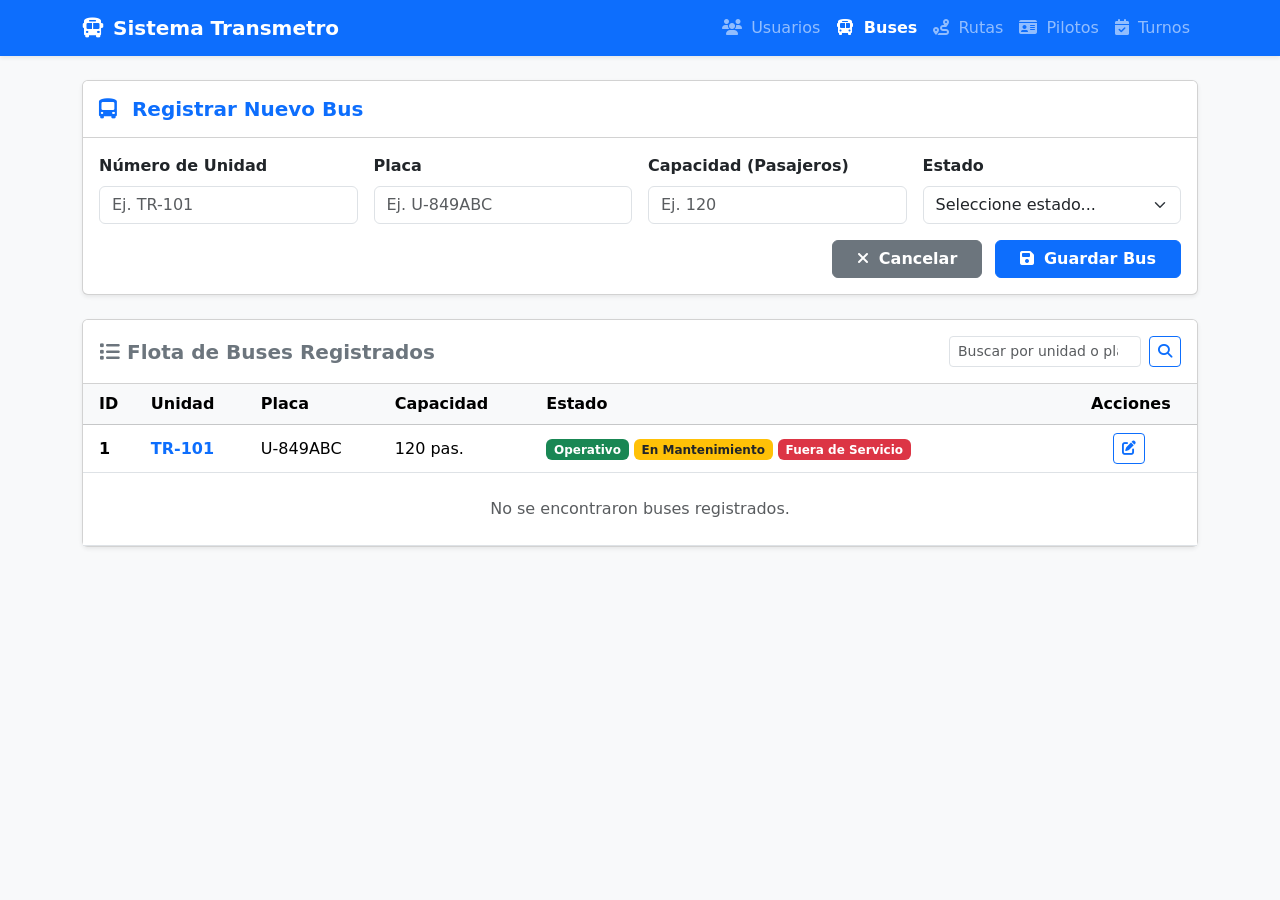
==== controlsystem/src/main/resources/templates/buses.html @ ad3c7599 "Configuracion para despliegue en Render" ====
<!DOCTYPE html>
<html xmlns:th="http://www.thymeleaf.org" lang="es">
<head>
    <meta charset="UTF-8">
    <meta name="viewport" content="width=device-width, initial-scale=1.0">
    <title>Gestión de Buses - Sistema Transmetro</title>
    <link href="https://cdn.jsdelivr.net/npm/bootstrap@5.3.2/dist/css/bootstrap.min.css" rel="stylesheet">
    <link rel="stylesheet" href="https://cdnjs.cloudflare.com/ajax/libs/font-awesome/6.4.2/css/all.min.css">
</head>
<body class="bg-light">

    <!-- Navbar -->
    <nav class="navbar navbar-expand-lg navbar-dark bg-primary shadow-sm mb-4">
        <div class="container">
            <a class="navbar-brand fw-bold" href="/"><i class="fa-solid fa-bus me-2"></i>Sistema Transmetro</a>
            <button class="navbar-toggler" type="button" data-bs-toggle="collapse" data-bs-target="#navbarNav">
                <span class="navbar-toggler-icon"></span>
            </button>
            <div class="collapse navbar-collapse" id="navbarNav">
                <ul class="navbar-nav ms-auto">
                    <li class="nav-item">
                        <a class="nav-link" href="/"><i class="fa-solid fa-users me-1"></i> Usuarios</a>
                    </li>
                    <li class="nav-item">
                        <a class="nav-link active fw-semibold" href="/buses"><i class="fa-solid fa-bus me-1"></i> Buses</a>
                    </li>
                    <li class="nav-item">
                        <a class="nav-link" href="/rutas"><i class="fa-solid fa-route me-1"></i> Rutas</a>
                    </li>
                    <li class="nav-item">
                        <a class="nav-link" href="/pilotos"><i class="fa-solid fa-id-card me-1"></i> Pilotos</a>
                    </li>
                    <li class="nav-item">
                        <a class="nav-link" href="/turnos"><i class="fa-solid fa-calendar-check me-1"></i> Turnos</a>
                    </li>
                </ul>
            </div>
        </div>
    </nav>

    <div class="container mb-5">
        
        <!-- Formulario para Registrar / Editar Bus -->
        <div class="card shadow-sm mb-4">
            <div class="card-header bg-white py-3">
                <h5 class="card-title text-primary m-0 fw-bold">
                    <i class="fa-solid fa-bus-simple me-2"></i>
                    <span th:text="${nuevoBus.id != null} ? 'Editar Bus' : 'Registrar Nuevo Bus'">Registrar Nuevo Bus</span>
                </h5>
            </div>
            <div class="card-body">
                <form th:action="${nuevoBus.id != null} ? @{/buses/actualizar/{id}(id=${nuevoBus.id})} : @{/buses/guardar}" th:object="${nuevoBus}" method="post" class="row g-3">
                    <div class="col-md-3">
                        <label class="form-label fw-semibold">Número de Unidad</label>
                        <input type="text" class="form-control" th:field="*{unidad}" placeholder="Ej. TR-101" required>
                    </div>
                    <div class="col-md-3">
                        <label class="form-label fw-semibold">Placa</label>
                        <input type="text" class="form-control" th:field="*{placa}" placeholder="Ej. U-849ABC" required>
                    </div>
                    <div class="col-md-3">
                        <label class="form-label fw-semibold">Capacidad (Pasajeros)</label>
                        <input type="number" class="form-control" th:field="*{capacidad}" placeholder="Ej. 120" required>
                    </div>
                    <div class="col-md-3">
                        <label class="form-label fw-semibold">Estado</label>
                        <select class="form-select" th:field="*{estado}" required>
                            <option value="" disabled selected>Seleccione estado...</option>
                            <option value="Operativo">Operativo</option>
                            <option value="En Mantenimiento">En Mantenimiento</option>
                            <option value="Fuera de Servicio">Fuera de Servicio</option>
                        </select>
                    </div>
                    <div class="col-12 text-end">
                        <a th:if="${nuevoBus.id != null}" th:href="@{/buses}" class="btn btn-secondary px-4 fw-semibold me-2">
                            <i class="fa-solid fa-xmark me-1"></i> Cancelar
                        </a>
                        <button type="submit" class="btn btn-primary px-4 fw-semibold">
                            <i class="fa-solid fa-floppy-disk me-1"></i> 
                            <span th:text="${nuevoBus.id != null} ? 'Actualizar Bus' : 'Guardar Bus'">Guardar Bus</span>
                        </button>
                    </div>
                </form>
            </div>
        </div>

        <!-- Flota de Buses Registrados -->
        <div class="card shadow-sm mb-4">
            <div class="card-header bg-white py-3 d-flex justify-content-between align-items-center">
                <h5 class="card-title text-secondary m-0 fw-bold"><i class="fa-solid fa-list me-2"></i>Flota de Buses Registrados</h5>
                
                <!-- Búsqueda -->
                <form th:action="@{/buses}" method="get" class="d-flex" style="max-width: 300px;">
                    <input class="form-control form-control-sm me-2" type="search" name="keyword" th:value="${keyword}" placeholder="Buscar por unidad o placa...">
                    <button class="btn btn-sm btn-outline-primary" type="submit"><i class="fa-solid fa-magnifying-glass"></i></button>
                </form>
            </div>
            <div class="card-body p-0">
                <div class="table-responsive">
                    <table class="table table-hover align-middle m-0">
                        <thead class="table-light">
                            <tr>
                                <th class="ps-3">ID</th>
                                <th>Unidad</th>
                                <th>Placa</th>
                                <th>Capacidad</th>
                                <th>Estado</th>
                                <th class="text-center">Acciones</th>
                            </tr>
                        </thead>
                        <tbody>
                            <tr th:each="b : ${buses}">
                                <td class="ps-3 fw-bold" th:text="${b.id}">1</td>
                                <td class="fw-bold text-primary" th:text="${b.unidad}">TR-101</td>
                                <td th:text="${b.placa}">U-849ABC</td>
                                <td th:text="${b.capacidad} + ' pas.'">120 pas.</td>
                                <td>
                                    <span th:if="${b.estado == 'Operativo'}" class="badge bg-success">Operativo</span>
                                    <span th:if="${b.estado == 'En Mantenimiento'}" class="badge bg-warning text-dark">En Mantenimiento</span>
                                    <span th:if="${b.estado == 'Fuera de Servicio'}" class="badge bg-danger">Fuera de Servicio</span>
                                </td>
                                <td class="text-center">
                                    <a th:href="@{/buses/editar/{id}(id=${b.id})}" class="btn btn-sm btn-outline-primary me-1" title="Editar">
                                        <i class="fa-solid fa-pen-to-square"></i>
                                    </a>
                                </td>
                            </tr>
                            <tr th:if="${#lists.isEmpty(buses)}">
                                <td colspan="6" class="text-center text-muted py-4">No se encontraron buses registrados.</td>
                            </tr>
                        </tbody>
                    </table>
                </div>
            </div>
        </div>

    </div>

    <script src="https://cdn.jsdelivr.net/npm/bootstrap@5.3.2/dist/js/bootstrap.bundle.min.js"></script>
</body>
</html>
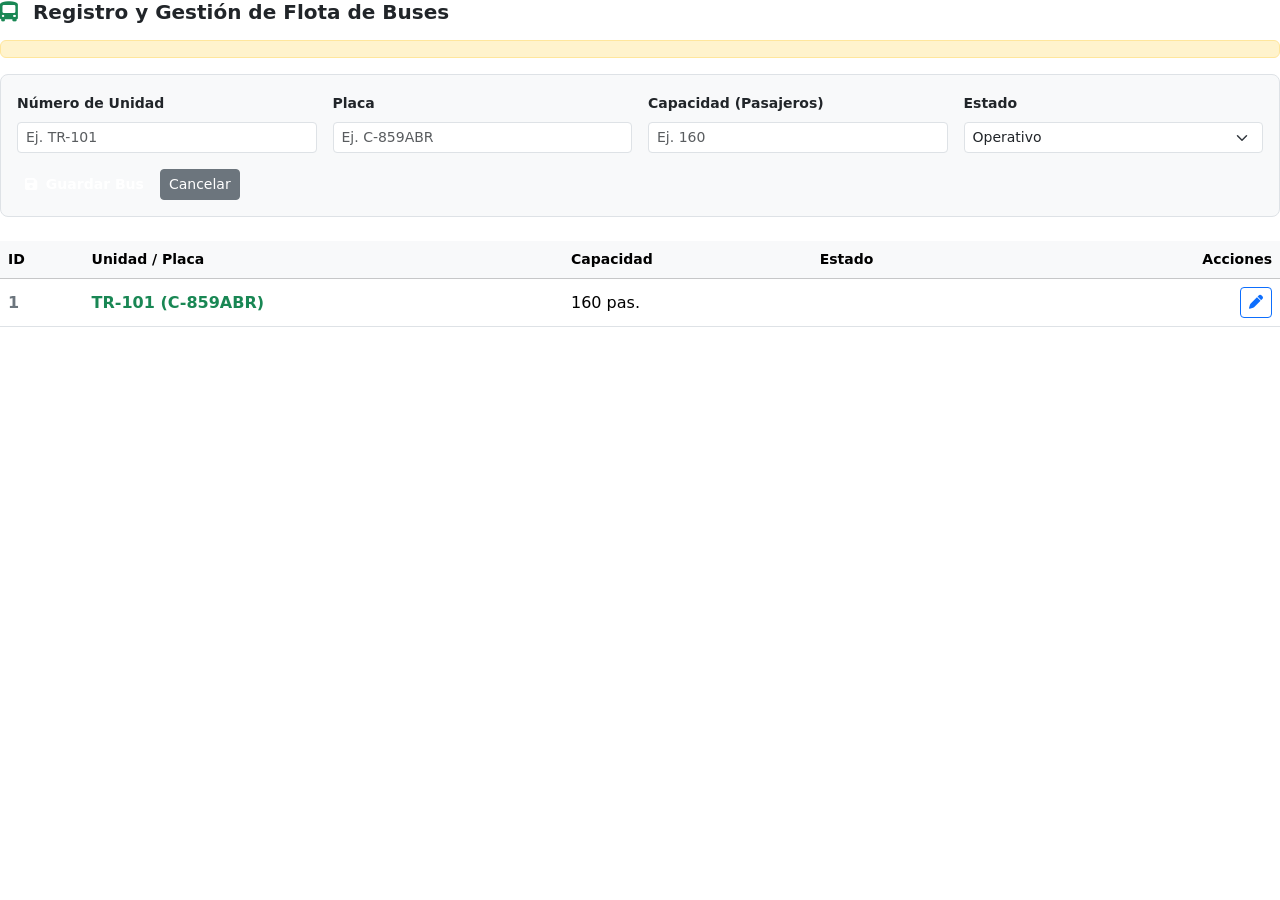
==== commit ac355a73: "Actualizacion completa del sistema: mapa, controladores y nuevas vistas" ====
--- a/controlsystem/src/main/resources/templates/buses.html
+++ b/controlsystem/src/main/resources/templates/buses.html
@@ -1,141 +1,101 @@
 <!DOCTYPE html>
-<html xmlns:th="http://www.thymeleaf.org" lang="es">
+<html xmlns:th="http://www.thymeleaf.org">
 <head>
     <meta charset="UTF-8">
-    <meta name="viewport" content="width=device-width, initial-scale=1.0">
-    <title>Gestión de Buses - Sistema Transmetro</title>
-    <link href="https://cdn.jsdelivr.net/npm/bootstrap@5.3.2/dist/css/bootstrap.min.css" rel="stylesheet">
-    <link rel="stylesheet" href="https://cdnjs.cloudflare.com/ajax/libs/font-awesome/6.4.2/css/all.min.css">
+    <meta name="viewport" content="width=device-width, initial-scale=1">
+    <title>Gestión de Buses - Transmetro Guatemala</title>
+    <link href="https://cdn.jsdelivr.net/npm/bootstrap@5.3.0/dist/css/bootstrap.min.css" rel="stylesheet">
+    <link href="https://cdnjs.cloudflare.com/ajax/libs/font-awesome/6.4.0/css/all.min.css" rel="stylesheet">
+    <link th:href="@{/css/dashboard.css}" rel="stylesheet">
+    <style>
+        .btn-tm-green {
+            background-color: var(--tm-green);
+            color: white;
+            font-weight: 700;
+            border: none;
+            border-radius: 8px;
+        }
+        .btn-tm-green:hover {
+            background-color: var(--tm-green-dark);
+            color: white;
+        }
+    </style>
 </head>
-<body class="bg-light">
+<body>
+    <header th:replace="~{fragments/layout :: topbar}"></header>
+    <aside th:replace="~{fragments/layout :: sidebar('buses')}"></aside>
 
-    <!-- Navbar -->
-    <nav class="navbar navbar-expand-lg navbar-dark bg-primary shadow-sm mb-4">
-        <div class="container">
-            <a class="navbar-brand fw-bold" href="/"><i class="fa-solid fa-bus me-2"></i>Sistema Transmetro</a>
-            <button class="navbar-toggler" type="button" data-bs-toggle="collapse" data-bs-target="#navbarNav">
-                <span class="navbar-toggler-icon"></span>
-            </button>
-            <div class="collapse navbar-collapse" id="navbarNav">
-                <ul class="navbar-nav ms-auto">
-                    <li class="nav-item">
-                        <a class="nav-link" href="/"><i class="fa-solid fa-users me-1"></i> Usuarios</a>
-                    </li>
-                    <li class="nav-item">
-                        <a class="nav-link active fw-semibold" href="/buses"><i class="fa-solid fa-bus me-1"></i> Buses</a>
-                    </li>
-                    <li class="nav-item">
-                        <a class="nav-link" href="/rutas"><i class="fa-solid fa-route me-1"></i> Rutas</a>
-                    </li>
-                    <li class="nav-item">
-                        <a class="nav-link" href="/pilotos"><i class="fa-solid fa-id-card me-1"></i> Pilotos</a>
-                    </li>
-                    <li class="nav-item">
-                        <a class="nav-link" href="/turnos"><i class="fa-solid fa-calendar-check me-1"></i> Turnos</a>
-                    </li>
-                </ul>
-            </div>
-        </div>
-    </nav>
+    <main class="main-content">
+        <section class="card-custom">
+            <h5 class="fw-bold mb-3 text-dark"><i class="fa-solid fa-bus-simple me-2 text-success"></i> Registro y Gestión de Flota de Buses</h5>
 
-    <div class="container mb-5">
-        
-        <!-- Formulario para Registrar / Editar Bus -->
-        <div class="card shadow-sm mb-4">
-            <div class="card-header bg-white py-3">
-                <h5 class="card-title text-primary m-0 fw-bold">
-                    <i class="fa-solid fa-bus-simple me-2"></i>
-                    <span th:text="${nuevoBus.id != null} ? 'Editar Bus' : 'Registrar Nuevo Bus'">Registrar Nuevo Bus</span>
-                </h5>
-            </div>
-            <div class="card-body">
-                <form th:action="${nuevoBus.id != null} ? @{/buses/actualizar/{id}(id=${nuevoBus.id})} : @{/buses/guardar}" th:object="${nuevoBus}" method="post" class="row g-3">
+            <div th:if="${error}" class="alert alert-warning py-2" role="alert" th:text="${error}"></div>
+            
+            <!-- Formulario de Buses (Mapeo directo robusto) -->
+            <form th:action="@{/buses/guardar}" method="post" class="bg-light p-3 rounded-3 border mb-4">
+                <input type="hidden" name="id" th:value="${nuevoBus != null ? nuevoBus.id : null}" />
+                
+                <div class="row g-3">
                     <div class="col-md-3">
-                        <label class="form-label fw-semibold">Número de Unidad</label>
-                        <input type="text" class="form-control" th:field="*{unidad}" placeholder="Ej. TR-101" required>
+                        <label class="form-label small fw-semibold">Número de Unidad</label>
+                        <input type="text" class="form-control form-control-sm" name="unidad" required maxlength="20" placeholder="Ej. TR-101" th:value="${nuevoBus != null ? nuevoBus.unidad : ''}">
                     </div>
                     <div class="col-md-3">
-                        <label class="form-label fw-semibold">Placa</label>
-                        <input type="text" class="form-control" th:field="*{placa}" placeholder="Ej. U-849ABC" required>
+                        <label class="form-label small fw-semibold">Placa</label>
+                        <input type="text" class="form-control form-control-sm" name="placa" required maxlength="15" placeholder="Ej. C-859ABR" th:value="${nuevoBus != null ? nuevoBus.placa : ''}">
                     </div>
                     <div class="col-md-3">
-                        <label class="form-label fw-semibold">Capacidad (Pasajeros)</label>
-                        <input type="number" class="form-control" th:field="*{capacidad}" placeholder="Ej. 120" required>
+                        <label class="form-label small fw-semibold">Capacidad (Pasajeros)</label>
+                        <input type="number" class="form-control form-control-sm" name="capacidad" required min="1" placeholder="Ej. 160" th:value="${nuevoBus != null ? nuevoBus.capacidad : ''}">
                     </div>
                     <div class="col-md-3">
-                        <label class="form-label fw-semibold">Estado</label>
-                        <select class="form-select" th:field="*{estado}" required>
-                            <option value="" disabled selected>Seleccione estado...</option>
-                            <option value="Operativo">Operativo</option>
-                            <option value="En Mantenimiento">En Mantenimiento</option>
-                            <option value="Fuera de Servicio">Fuera de Servicio</option>
+                        <label class="form-label small fw-semibold">Estado</label>
+                        <select class="form-select form-select-sm" name="estado">
+                            <option value="Operativo" th:selected="${nuevoBus != null and nuevoBus.estado == 'Operativo'}">Operativo</option>
+                            <option value="En Mantenimiento" th:selected="${nuevoBus != null and nuevoBus.estado == 'En Mantenimiento'}">En Mantenimiento</option>
+                            <option value="Fuera de Servicio" th:selected="${nuevoBus != null and nuevoBus.estado == 'Fuera de Servicio'}">Fuera de Servicio</option>
                         </select>
                     </div>
-                    <div class="col-12 text-end">
-                        <a th:if="${nuevoBus.id != null}" th:href="@{/buses}" class="btn btn-secondary px-4 fw-semibold me-2">
-                            <i class="fa-solid fa-xmark me-1"></i> Cancelar
-                        </a>
-                        <button type="submit" class="btn btn-primary px-4 fw-semibold">
-                            <i class="fa-solid fa-floppy-disk me-1"></i> 
-                            <span th:text="${nuevoBus.id != null} ? 'Actualizar Bus' : 'Guardar Bus'">Guardar Bus</span>
-                        </button>
-                    </div>
-                </form>
+                </div>
+                <div class="mt-3 d-flex gap-2">
+                    <button type="submit" class="btn btn-tm-green btn-sm fw-bold"><i class="fa-solid fa-floppy-disk me-1"></i> Guardar Bus</button>
+                    <a th:if="${modoEdicion}" th:href="@{/buses}" class="btn btn-secondary btn-sm">Cancelar</a>
+                </div>
+            </form>
+
+            <!-- Tabla de Flota de Buses -->
+            <div class="table-responsive">
+                <table class="table align-middle table-hover">
+                    <thead class="table-light small">
+                        <tr>
+                            <th>ID</th>
+                            <th>Unidad / Placa</th>
+                            <th>Capacidad</th>
+                            <th>Estado</th>
+                            <th class="text-end">Acciones</th>
+                        </tr>
+                    </thead>
+                    <tbody>
+                        <tr th:each="b : ${buses}">
+                            <td class="fw-bold text-secondary" th:text="${b.id != null ? b.id : '1'}">1</td>
+                            <td class="fw-bold text-success" th:text="${b.placa}">TR-101 (C-859ABR)</td>
+                            <td th:text="${b.capacidad != null ? b.capacidad + ' pas.' : '120 pas.'}">160 pas.</td>
+                            <td>
+                                <span class="badge" 
+                                      th:classappend="${b.estado == 'Operativo' or b.estado == '1'} ? 'bg-success' : 'bg-warning text-dark'" 
+                                      th:text="${b.estado}">Operativo</span>
+                            </td>
+                            <td class="text-end">
+                                <a th:href="@{/buses/editar/{id}(id=${b.id})}" class="btn btn-sm btn-outline-primary"><i class="fa-solid fa-pen"></i></a>
+                            </td>
+                        </tr>
+                    </tbody>
+                </table>
             </div>
-        </div>
+        </section>
+    </main>
 
-        <!-- Flota de Buses Registrados -->
-        <div class="card shadow-sm mb-4">
-            <div class="card-header bg-white py-3 d-flex justify-content-between align-items-center">
-                <h5 class="card-title text-secondary m-0 fw-bold"><i class="fa-solid fa-list me-2"></i>Flota de Buses Registrados</h5>
-                
-                <!-- Búsqueda -->
-                <form th:action="@{/buses}" method="get" class="d-flex" style="max-width: 300px;">
-                    <input class="form-control form-control-sm me-2" type="search" name="keyword" th:value="${keyword}" placeholder="Buscar por unidad o placa...">
-                    <button class="btn btn-sm btn-outline-primary" type="submit"><i class="fa-solid fa-magnifying-glass"></i></button>
-                </form>
-            </div>
-            <div class="card-body p-0">
-                <div class="table-responsive">
-                    <table class="table table-hover align-middle m-0">
-                        <thead class="table-light">
-                            <tr>
-                                <th class="ps-3">ID</th>
-                                <th>Unidad</th>
-                                <th>Placa</th>
-                                <th>Capacidad</th>
-                                <th>Estado</th>
-                                <th class="text-center">Acciones</th>
-                            </tr>
-                        </thead>
-                        <tbody>
-                            <tr th:each="b : ${buses}">
-                                <td class="ps-3 fw-bold" th:text="${b.id}">1</td>
-                                <td class="fw-bold text-primary" th:text="${b.unidad}">TR-101</td>
-                                <td th:text="${b.placa}">U-849ABC</td>
-                                <td th:text="${b.capacidad} + ' pas.'">120 pas.</td>
-                                <td>
-                                    <span th:if="${b.estado == 'Operativo'}" class="badge bg-success">Operativo</span>
-                                    <span th:if="${b.estado == 'En Mantenimiento'}" class="badge bg-warning text-dark">En Mantenimiento</span>
-                                    <span th:if="${b.estado == 'Fuera de Servicio'}" class="badge bg-danger">Fuera de Servicio</span>
-                                </td>
-                                <td class="text-center">
-                                    <a th:href="@{/buses/editar/{id}(id=${b.id})}" class="btn btn-sm btn-outline-primary me-1" title="Editar">
-                                        <i class="fa-solid fa-pen-to-square"></i>
-                                    </a>
-                                </td>
-                            </tr>
-                            <tr th:if="${#lists.isEmpty(buses)}">
-                                <td colspan="6" class="text-center text-muted py-4">No se encontraron buses registrados.</td>
-                            </tr>
-                        </tbody>
-                    </table>
-                </div>
-            </div>
-        </div>
-
-    </div>
-
-    <script src="https://cdn.jsdelivr.net/npm/bootstrap@5.3.2/dist/js/bootstrap.bundle.min.js"></script>
+    <div th:replace="~{fragments/layout :: reportModal}"></div>
+    <script src="https://cdn.jsdelivr.net/npm/bootstrap@5.3.0/dist/js/bootstrap.bundle.min.js"></script>
 </body>
 </html>
